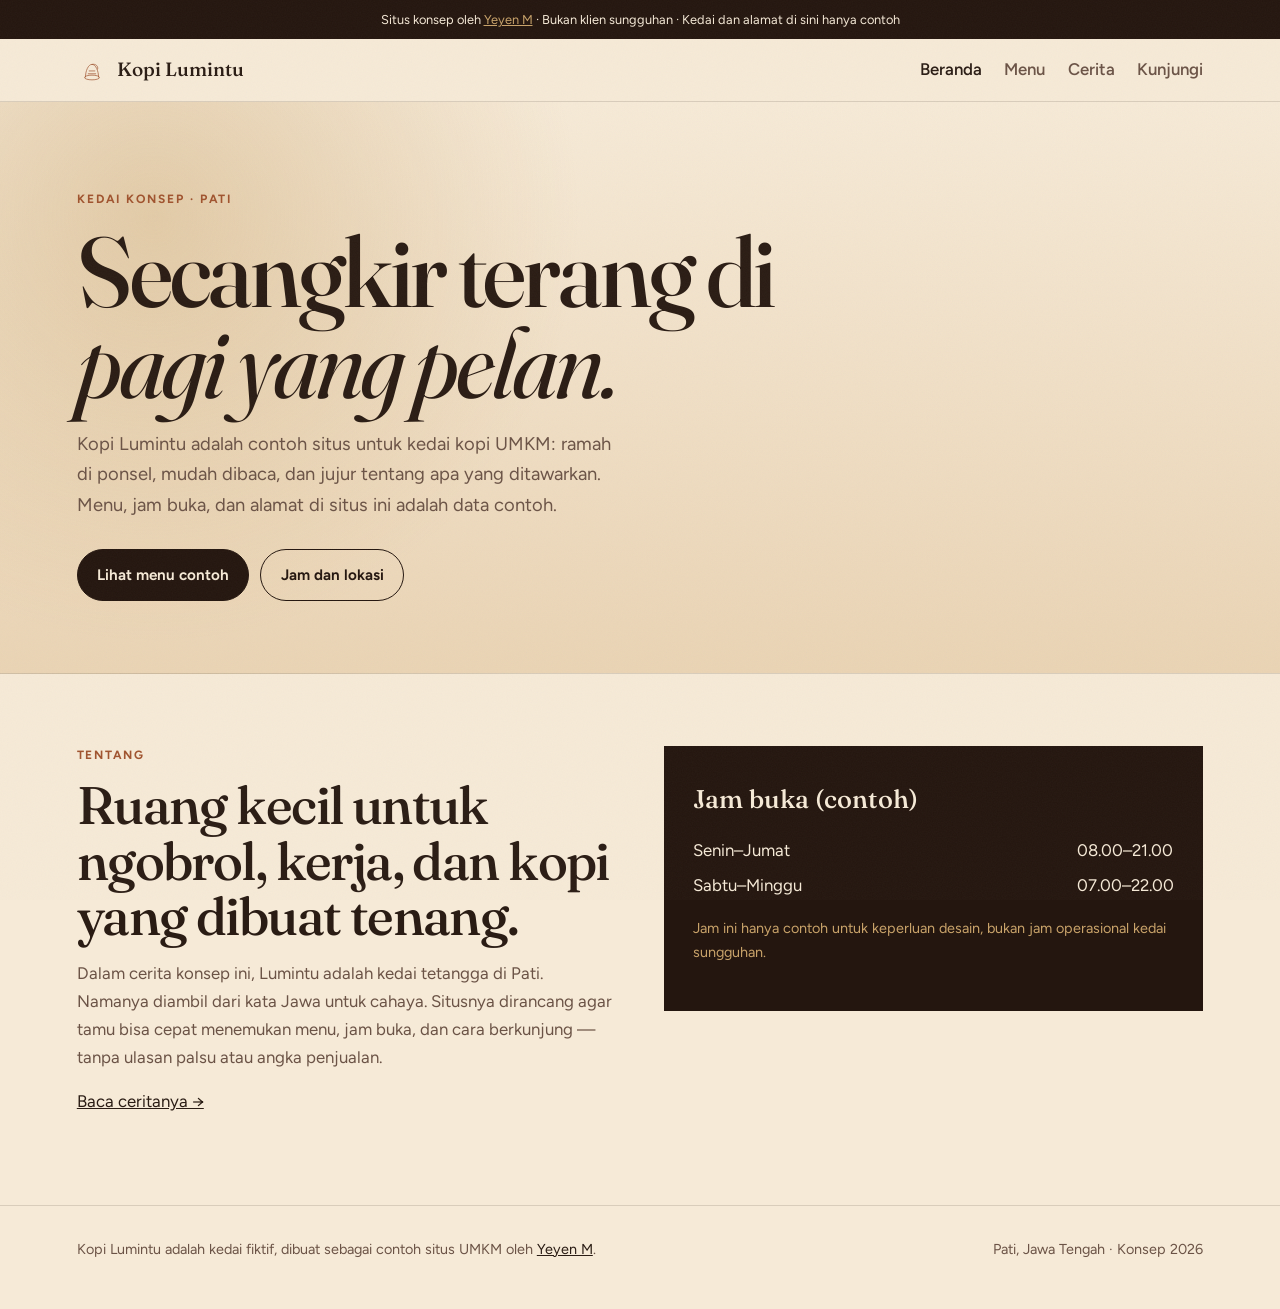
==== cafe/index.html @ fabdab80 "Publish the static portfolio and deploy it with GitHub Pages. Place the hub, agency, and cafe sites " ====
<!DOCTYPE html>
<html lang="id">
<head>
  <meta charset="utf-8">
  <meta name="viewport" content="width=device-width, initial-scale=1">
  <title>Kopi Lumintu — Kedai konsep di Pati</title>
  <meta name="description" content="Situs konsep untuk kedai kopi UMKM fiktif di Pati, dibuat oleh Yeyen M. Bukan klien sungguhan.">
  <meta name="author" content="Yeyen M">
  <link rel="icon" href="../assets/lumintu-mark.svg" type="image/svg+xml">
  <link rel="preconnect" href="https://fonts.googleapis.com">
  <link rel="preconnect" href="https://fonts.gstatic.com" crossorigin>
  <link href="https://fonts.googleapis.com/css2?family=Figtree:wght@400;500;560;650;700&family=Fraunces:ital,opsz,wght@0,9..144,400;0,9..144,500;1,9..144,400&display=swap" rel="stylesheet">
  <link rel="stylesheet" href="styles.css">
</head>
<body>
  <a class="skip" href="#main">Lewati ke isi</a>
  <div class="demo-banner">Situs konsep oleh <a href="../">Yeyen M</a> · Bukan klien sungguhan · Kedai dan alamat di sini hanya contoh</div>
  <header class="site">
    <a class="brand" href="index.html">
      <svg viewBox="0 0 64 64" fill="none" aria-hidden="true"><ellipse cx="32" cy="48" rx="16" ry="5" stroke="currentColor" stroke-width="1.5"/><path d="M18 48c0-14 6-28 14-28s14 14 14 28" stroke="currentColor" stroke-width="1.5"/><path d="M32 20c8-2 14 4 12 10" stroke="currentColor" stroke-width="1.5" stroke-linecap="round"/><path d="M26 34h12M24 40h16" stroke="currentColor" stroke-width="1.5" stroke-linecap="round"/></svg>
      Kopi Lumintu
    </a>
    <button class="nav-toggle" type="button" aria-expanded="false" aria-label="Buka menu"></button>
    <nav aria-label="Utama">
      <ul>
          <li><a href="index.html" aria-current="page">Beranda</a></li>
          <li><a href="menu.html">Menu</a></li>
          <li><a href="cerita.html">Cerita</a></li>
          <li><a href="kunjungi.html">Kunjungi</a></li>
      </ul>
    </nav>
  </header>
  <main id="main">
    <section class="hero">
      <p class="kicker">Kedai konsep · Pati</p>
      <h1>Secangkir terang di <em>pagi yang pelan.</em></h1>
      <p class="lede">Kopi Lumintu adalah contoh situs untuk kedai kopi UMKM: ramah di ponsel, mudah dibaca, dan jujur tentang apa yang ditawarkan. Menu, jam buka, dan alamat di situs ini adalah data contoh.</p>
      <div class="hero-actions">
        <a class="btn" href="menu.html">Lihat menu contoh</a>
        <a class="btn ghost" href="kunjungi.html">Jam dan lokasi</a>
      </div>
    </section>
    <section class="split">
      <div>
        <p class="kicker">Tentang</p>
        <h2 class="display">Ruang kecil untuk ngobrol, kerja, dan kopi yang dibuat tenang.</h2>
        <p class="prose">Dalam cerita konsep ini, Lumintu adalah kedai tetangga di Pati. Namanya diambil dari kata Jawa untuk cahaya. Situsnya dirancang agar tamu bisa cepat menemukan menu, jam buka, dan cara berkunjung — tanpa ulasan palsu atau angka penjualan.</p>
        <p><a href="cerita.html">Baca ceritanya →</a></p>
      </div>
      <aside class="hours">
        <h3>Jam buka (contoh)</h3>
        <dl>
          <dt>Senin–Jumat</dt><dd>08.00–21.00</dd>
          <dt>Sabtu–Minggu</dt><dd>07.00–22.00</dd>
        </dl>
        <p class="note">Jam ini hanya contoh untuk keperluan desain, bukan jam operasional kedai sungguhan.</p>
      </aside>
    </section>

  </main>
  <footer class="site">
    <div>Kopi Lumintu adalah kedai fiktif, dibuat sebagai contoh situs UMKM oleh <a href="../">Yeyen M</a>.</div>
    <div>Pati, Jawa Tengah · Konsep 2026</div>
  </footer>
  <script src="nav.js"></script>
</body>
</html>
---- cafe/styles.css ----
/* Kopi Lumintu — concept demo cafe site */
:root {
  --bean: #24160f;
  --bean-soft: #3a2419;
  --cream: #f6ead7;
  --foam: #fff8ee;
  --clay: #a0532e;
  --leaf: #3f5c3a;
  --tan: #c9a36a;
  --ink: #2a1c14;
  --muted: #6b5346;
  --line: rgba(42, 28, 20, 0.14);
  --serif: "Fraunces", "Iowan Old Style", Georgia, serif;
  --sans: "Figtree", ui-sans-serif, system-ui, sans-serif;
}
* { box-sizing: border-box; }
html { scroll-behavior: smooth; }
html, body { margin: 0; }
body {
  font-family: var(--sans);
  background: var(--cream);
  color: var(--ink);
  line-height: 1.65;
  font-size: 1.05rem;
  -webkit-font-smoothing: antialiased;
}
body::before {
  content: "";
  pointer-events: none;
  position: fixed; inset: 0;
  opacity: 0.045;
  background-image: url("data:image/svg+xml,%3Csvg xmlns='http://www.w3.org/2000/svg' width='140' height='140'%3E%3Cfilter id='n'%3E%3CfeTurbulence type='fractalNoise' baseFrequency='.8' numOctaves='2'/%3E%3C/filter%3E%3Crect width='140' height='140' filter='url(%23n)' opacity='.85'/%3E%3C/svg%3E");
  z-index: 50;
}
img, svg { max-width: 100%; display: block; }
a { color: inherit; }
.skip { position: absolute; left: -999px; }
.skip:focus { left: .5rem; top: .5rem; z-index: 60; background: var(--bean); color: var(--cream); padding: .6rem 1rem; }
.demo-banner {
  background: var(--bean); color: var(--cream);
  text-align: center; font-size: 0.8rem; padding: 0.55rem 1rem;
}
.demo-banner a { color: var(--tan); }
header.site {
  display: flex; align-items: center; justify-content: space-between;
  padding: 0.95rem 6vw; position: sticky; top: 0; z-index: 20;
  background: rgba(246, 234, 215, 0.92);
  backdrop-filter: blur(12px);
  border-bottom: 1px solid var(--line);
}
.brand { display: flex; align-items: center; gap: 0.65rem; text-decoration: none; font-family: var(--serif); font-size: 1.2rem; font-weight: 500; }
.brand svg { width: 30px; height: 30px; color: var(--clay); }
nav ul { display: flex; gap: 1.4rem; list-style: none; margin: 0; padding: 0; }
nav a { text-decoration: none; color: var(--muted); font-weight: 560; }
nav a[aria-current="page"], nav a:hover { color: var(--ink); }
.nav-toggle {
  display: none; background: none; border: 1px solid var(--line);
  width: 2.5rem; height: 2.5rem; cursor: pointer; position: relative;
}
.nav-toggle::before {
  content: ""; display: block; width: 1.05rem; height: 1.5px; margin: 0 auto;
  background: var(--ink); box-shadow: 0 6px var(--ink), 0 -6px var(--ink);
}
.btn {
  display: inline-flex; align-items: center; justify-content: center;
  text-decoration: none; border: 1px solid var(--bean);
  background: var(--bean); color: var(--cream);
  padding: 0.8rem 1.2rem; border-radius: 999px; font-weight: 650;
  font-size: 0.95rem; transition: 0.2s ease;
}
.btn.ghost { background: transparent; color: var(--bean); }
.btn:hover { background: var(--clay); border-color: var(--clay); color: var(--foam); }
.hero {
  padding: 5.5rem 6vw 4.5rem;
  background:
    radial-gradient(circle at 12% 20%, rgba(201,163,106,.4), transparent 35%),
    linear-gradient(180deg, #f6ead7 0%, #ead4b4 100%);
  border-bottom: 1px solid var(--line);
}
.hero p.kicker { letter-spacing: 0.16em; text-transform: uppercase; font-size: 0.75rem; color: var(--clay); font-weight: 700; margin: 0 0 1rem; }
.hero h1 {
  font-family: var(--serif); font-weight: 500;
  font-size: clamp(3rem, 8vw, 6.2rem);
  line-height: 0.92; letter-spacing: -0.03em;
  margin: 0 0 1.3rem; max-width: 12ch;
}
.hero h1 em { font-style: italic; font-weight: 400; }
.hero .lede { max-width: 34rem; color: var(--muted); font-size: 1.15rem; }
.hero-actions { display: flex; flex-wrap: wrap; gap: 0.7rem; margin-top: 1.8rem; }
section { padding: 4.5rem 6vw; }
h2.display {
  font-family: var(--serif); font-weight: 500;
  font-size: clamp(2rem, 4.5vw, 3.3rem);
  letter-spacing: -0.03em; line-height: 1.05; margin: 0 0 1rem;
}
.kicker { letter-spacing: 0.14em; text-transform: uppercase; font-size: 0.75rem; color: var(--clay); font-weight: 700; margin: 0 0 0.7rem; }
.split { display: grid; grid-template-columns: 1fr 1fr; gap: 3rem; align-items: start; }
.hours {
  background: var(--bean); color: var(--cream);
  padding: 2rem 1.8rem;
}
.hours h3 { font-family: var(--serif); font-weight: 500; margin: 0 0 1rem; font-size: 1.6rem; }
.hours dl { display: grid; grid-template-columns: 1fr auto; gap: 0.45rem 1rem; margin: 0; }
.hours dt, .hours dd { margin: 0; }
.hours .note { margin-top: 1.1rem; color: var(--tan); font-size: 0.9rem; }
.menu { width: 100%; border-collapse: collapse; }
.menu th, .menu td { text-align: left; padding: 0.85rem 0; border-bottom: 1px solid var(--line); vertical-align: baseline; }
.menu th { font-size: 0.75rem; letter-spacing: 0.12em; text-transform: uppercase; color: var(--clay); }
.menu td.price { text-align: right; font-variant-numeric: tabular-nums; white-space: nowrap; font-weight: 650; }
.menu .desc { color: var(--muted); font-size: 0.92rem; }
.menu-group { margin: 0 0 2.8rem; }
.page-hero { padding: 4rem 6vw 2rem; }
.page-hero h1 {
  font-family: var(--serif); font-weight: 500;
  font-size: clamp(2.6rem, 6vw, 4.8rem);
  letter-spacing: -0.03em; line-height: 0.95; margin: 0.3rem 0 0;
}
.prose { max-width: 40rem; color: var(--muted); }
.visit-card {
  background: var(--foam); border: 1px solid var(--line); padding: 1.5rem 1.6rem;
}
form.contact { display: grid; gap: 0.9rem; }
label { font-size: 0.85rem; font-weight: 650; }
input, textarea {
  width: 100%; padding: 0.8rem 0.9rem; border: 1px solid var(--line);
  background: var(--foam); font: inherit; color: var(--ink);
}
.form-note, .form-ok { background: #efe0c8; padding: 0.85rem 1rem; font-size: 0.95rem; }
.form-ok { display: none; border-left: 3px solid var(--leaf); }
footer.site {
  padding: 2rem 6vw 3rem; border-top: 1px solid var(--line);
  display: flex; justify-content: space-between; gap: 1rem; flex-wrap: wrap;
  color: var(--muted); font-size: 0.9rem;
}
footer.site a { color: var(--ink); }
@media (max-width: 860px) {
  .split { grid-template-columns: 1fr; }
  .nav-toggle { display: block; }
  nav {
    display: none; position: absolute; left: 0; right: 0; top: 100%;
    background: var(--cream); border-bottom: 1px solid var(--line);
    padding: 1rem 6vw 1.3rem;
  }
  nav.open { display: block; }
  nav ul { flex-direction: column; gap: 0.7rem; }
  .hero { padding-top: 3.2rem; }
}
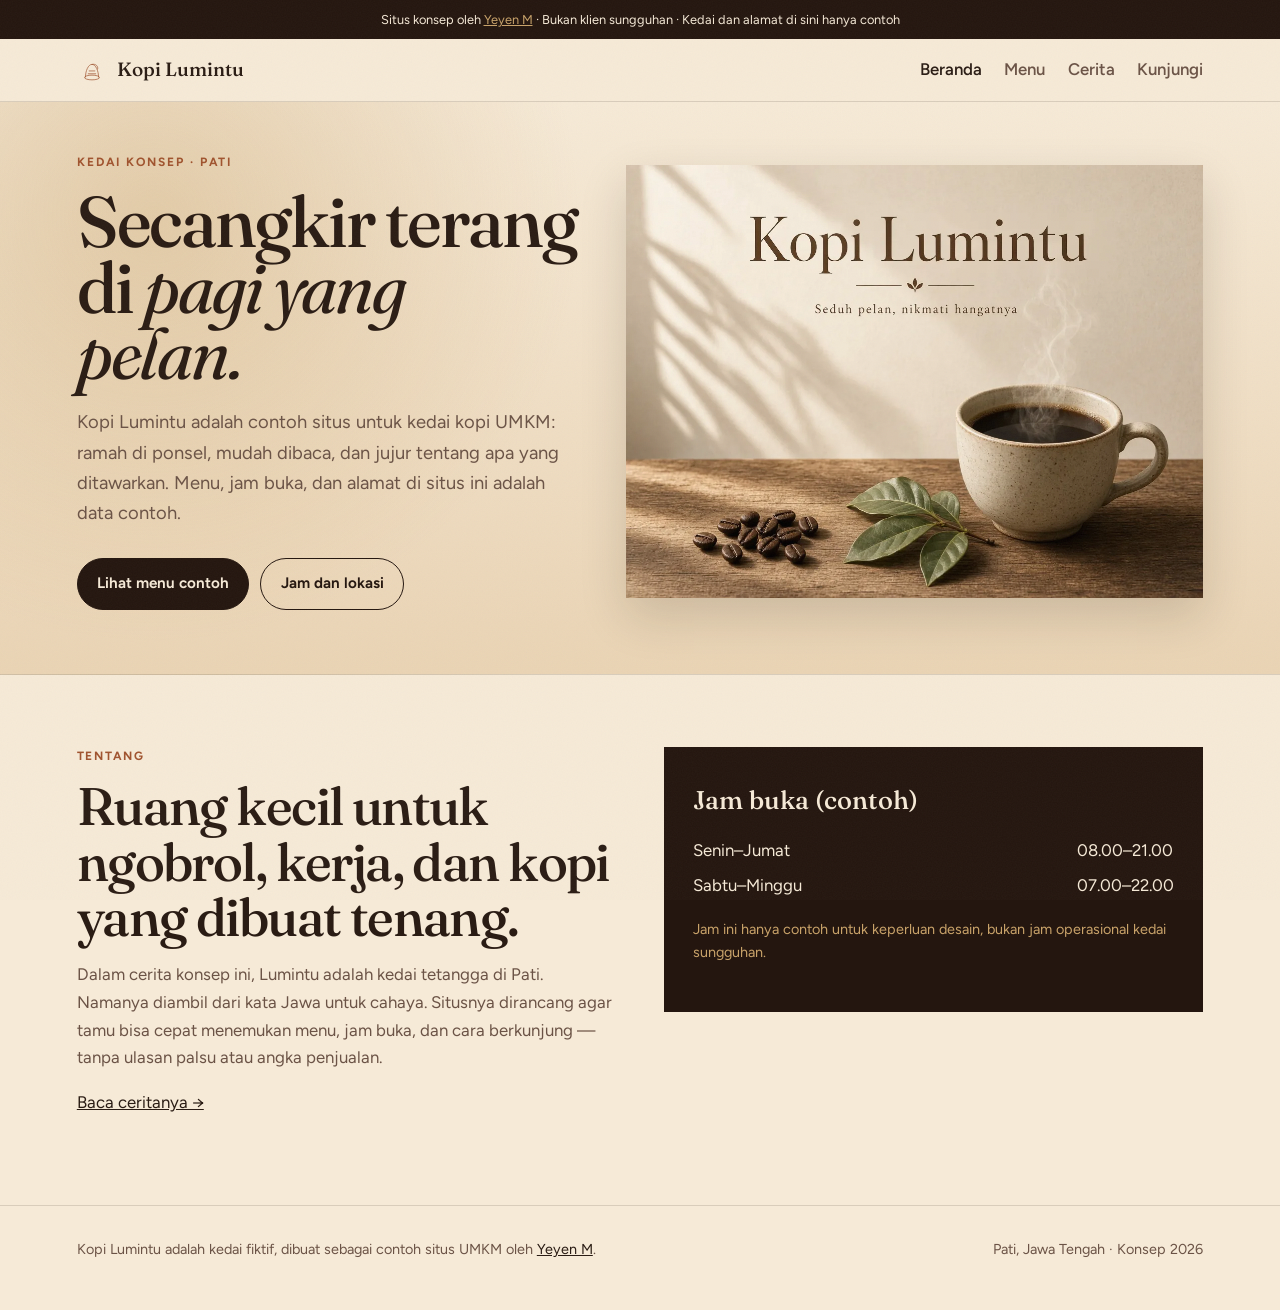
==== commit 80f09eb3: "Add Kopi Lumintu hero photo to the cafe concept page. Correct the title spelling in the image to Kop" ====
--- a/cafe/index.html
+++ b/cafe/index.html
@@ -32,13 +32,25 @@
   </header>
   <main id="main">
     <section class="hero">
-      <p class="kicker">Kedai konsep · Pati</p>
-      <h1>Secangkir terang di <em>pagi yang pelan.</em></h1>
-      <p class="lede">Kopi Lumintu adalah contoh situs untuk kedai kopi UMKM: ramah di ponsel, mudah dibaca, dan jujur tentang apa yang ditawarkan. Menu, jam buka, dan alamat di situs ini adalah data contoh.</p>
-      <div class="hero-actions">
-        <a class="btn" href="menu.html">Lihat menu contoh</a>
-        <a class="btn ghost" href="kunjungi.html">Jam dan lokasi</a>
+      <div class="hero-copy">
+        <p class="kicker">Kedai konsep · Pati</p>
+        <h1>Secangkir terang di <em>pagi yang pelan.</em></h1>
+        <p class="lede">Kopi Lumintu adalah contoh situs untuk kedai kopi UMKM: ramah di ponsel, mudah dibaca, dan jujur tentang apa yang ditawarkan. Menu, jam buka, dan alamat di situs ini adalah data contoh.</p>
+        <div class="hero-actions">
+          <a class="btn" href="menu.html">Lihat menu contoh</a>
+          <a class="btn ghost" href="kunjungi.html">Jam dan lokasi</a>
+        </div>
       </div>
+      <figure class="hero-visual">
+        <picture>
+          <source type="image/webp" srcset="assets/hero-kopi-lumintu.webp">
+          <img
+            src="assets/hero-kopi-lumintu.jpg"
+            width="1152"
+            height="864"
+            alt="Gambar konsep Kopi Lumintu: cangkir kopi panas di meja kayu bersama biji kopi dan daun, dengan tulisan Seduh pelan, nikmati hangatnya">
+        </picture>
+      </figure>
     </section>
     <section class="split">
       <div>
--- a/cafe/styles.css
+++ b/cafe/styles.css
@@ -71,7 +71,11 @@
 .btn.ghost { background: transparent; color: var(--bean); }
 .btn:hover { background: var(--clay); border-color: var(--clay); color: var(--foam); }
 .hero {
-  padding: 5.5rem 6vw 4.5rem;
+  padding: 3.2rem 6vw 4rem;
+  display: grid;
+  grid-template-columns: minmax(0, 1fr) minmax(0, 1.15fr);
+  gap: 3rem;
+  align-items: center;
   background:
     radial-gradient(circle at 12% 20%, rgba(201,163,106,.4), transparent 35%),
     linear-gradient(180deg, #f6ead7 0%, #ead4b4 100%);
@@ -80,13 +84,19 @@
 .hero p.kicker { letter-spacing: 0.16em; text-transform: uppercase; font-size: 0.75rem; color: var(--clay); font-weight: 700; margin: 0 0 1rem; }
 .hero h1 {
   font-family: var(--serif); font-weight: 500;
-  font-size: clamp(3rem, 8vw, 6.2rem);
+  font-size: clamp(2.6rem, 5.6vw, 4.8rem);
   line-height: 0.92; letter-spacing: -0.03em;
   margin: 0 0 1.3rem; max-width: 12ch;
 }
 .hero h1 em { font-style: italic; font-weight: 400; }
 .hero .lede { max-width: 34rem; color: var(--muted); font-size: 1.15rem; }
 .hero-actions { display: flex; flex-wrap: wrap; gap: 0.7rem; margin-top: 1.8rem; }
+.hero-visual { margin: 0; }
+.hero-visual img {
+  width: 100%;
+  height: auto;
+  box-shadow: 0 18px 44px rgba(36, 22, 15, 0.16);
+}
 section { padding: 4.5rem 6vw; }
 h2.display {
   font-family: var(--serif); font-weight: 500;
@@ -143,5 +153,11 @@
   }
   nav.open { display: block; }
   nav ul { flex-direction: column; gap: 0.7rem; }
-  .hero { padding-top: 3.2rem; }
+  .hero {
+    grid-template-columns: 1fr;
+    padding: 1.6rem 6vw 3.2rem;
+    gap: 1.6rem;
+  }
+  .hero-visual { order: -1; }
+  .hero h1 { font-size: clamp(2.6rem, 12vw, 3.6rem); }
 }
